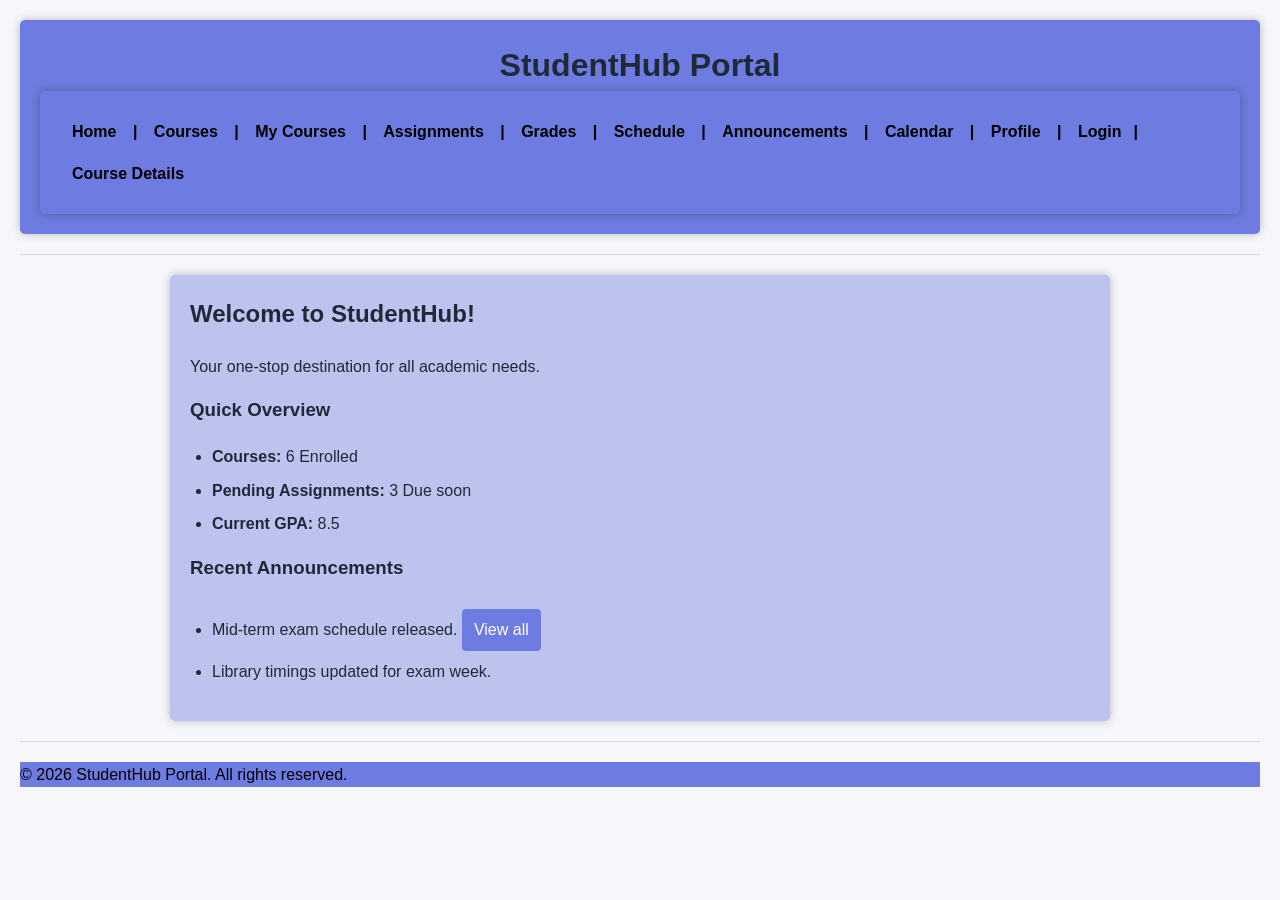
==== Index.html @ 3495d38a "StudentHub" ====
<!DOCTYPE html>
<html lang="en">
<head>
    <link rel="stylesheet" href="styles.css">
    <meta charset="UTF-8">
    <meta name="viewport" content="width=device-width, initial-scale=1.0">
    <title>StudentHub - Home</title>
</head>
<body>
    <header class="header">
        <h1 align="center">StudentHub Portal</h1>
        <nav class="indexnav">
            <a href="index.html">Home</a> | 
            <a href="coursedetails.html">Courses</a> | 
            <a href="mycourses.html">My Courses</a> | 
            <a href="assignments.html">Assignments</a> | 
            <a href="grades.html">Grades</a> | 
            <a href="schedule.html">Schedule</a> | 
            <a href="announcement.html">Announcements</a> | 
            <a href="calendar.html">Calendar</a> | 
            <a href="profile.html">Profile</a> | 
            <a href="login.html">Login</a>|
            <a href="coursedetails.html">Course Details</a>
        </nav>
    </header>
    <hr>

    <main>
        <h2>Welcome to StudentHub!</h2>
        <p>Your one-stop destination for all academic needs.</p>
        
        <h3>Quick Overview</h3>
        <ul>
            <li><strong>Courses:</strong> 6 Enrolled</li>
            <li><strong>Pending Assignments:</strong> 3 Due soon</li>
            <li><strong>Current GPA:</strong> 8.5</li>
        </ul>

        <h3>Recent Announcements</h3>
        <ul>
            <li>Mid-term exam schedule released. <a href="announcements.html">View all</a></li>
            <li>Library timings updated for exam week.</li>
        </ul>
    </main>

    <hr>
    <footer>
        <p>&copy; 2026 StudentHub Portal. All rights reserved.</p>
    </footer>
</body>
</html>
---- styles.css ----
a{
    color: black;
    text-decoration: none;
}

body{
    font-family: Arial, sans-serif;
    line-height: 1.6;
    margin: 0;
    padding: 20px;
    background: #f5f7fb;
    color: #1f2937;
}

h1, h2, h3{
    margin-top: 0;
}

#login{
    background-color: rgb(110, 123, 224);
    padding: 20px;
    border-radius: 5px;
    box-shadow: 0 0 10px rgba(0, 0, 0, 0.251);
}
#links{
    align-items: left;
    background-color: rgb(110, 123, 224);
    padding: 20px;
    border-radius: 5px;
    box-shadow: 0 0 10px rgba(0, 0, 0, 0.251);
    font-family: Arial, sans-serif;
    font-size: 16px;
    font-weight: bold;
    color: black;
    text-decoration: none;
}
#links a{
    display: inline-block;
    margin: 4px 6px;
    padding: 4px 6px;
    border-radius: 4px;
}
#links a:hover{
    background: rgba(255, 255, 255, 0.35);
}

main{
    background-color: rgba(105, 119, 221, 0.407);
    padding: 20px;
    border-radius: 5px;
    box-shadow: 0 0 10px rgba(0, 0, 0, 0.251);
    max-width: 900px;
    margin: 20px auto;
}

main p{
    margin-bottom: 16px;
}

main ul{
    padding-left: 22px;
    margin-top: 8px;
    margin-bottom: 16px;
}

main form{
    margin: 16px 0 24px;
    padding: 16px;
    background: rgba(255, 255, 255, 0.45);
    border-radius: 6px;
}

main label{
    font-weight: bold;
}

main input{
    width: 100%;
    max-width: 360px;
    box-sizing: border-box;
    margin-top: 6px;
    margin-bottom: 12px;
    padding: 10px 12px;
    border: 1px solid rgba(31, 41, 55, 0.2);
    border-radius: 4px;
    font: inherit;
}

main button{
    display: inline-block;
    padding: 10px 16px;
    border: 0;
    border-radius: 4px;
    background: rgb(110, 123, 224);
    color: white;
    font: inherit;
    font-weight: bold;
    cursor: pointer;
}

main button:hover{
    background: rgb(88, 100, 198);
}

main nav a{
    margin-top: 12px;
}

main li{
    margin-bottom: 8px;
}

main a{
    display: inline-block;
    margin-top: 8px;
    padding: 8px 12px;
    background: rgb(110, 123, 224);
    color: white;
    border-radius: 4px;
}

main a:hover{
    background: rgb(88, 100, 198);
}

.header h1{
    margin-bottom: 0;
}

hr{
    border: 0;
    border-top: 1px solid rgba(31, 41, 55, 0.15);
    margin: 20px 0;
}

.header{
    background-color: rgb(110, 123, 224);
    padding: 20px;
    border-radius: 5px;
    box-shadow: 0 0 10px rgba(0, 0, 0, 0.251);
}
footer{
    max-height: 100px;
    color: black;
    background-color: rgb(110, 123, 224);
}
.indexnav{
    align-items: center;
    background-color: rgb(110, 123, 224);
    padding: 20px;
    border-radius: 5px;
    box-shadow: 0 0 10px rgba(0, 0, 0, 0.251);
    font-family: Arial, sans-serif;
    font-size: 16px;
    font-weight: bold;
    color: black;
    text-decoration: none;
}

.indexnav a{
    display: inline-block;
    margin: 4px 6px;
    padding: 4px 6px;
    border-radius: 4px;
}

.indexnav a:hover{
    background: rgba(255, 255, 255, 0.35);
}
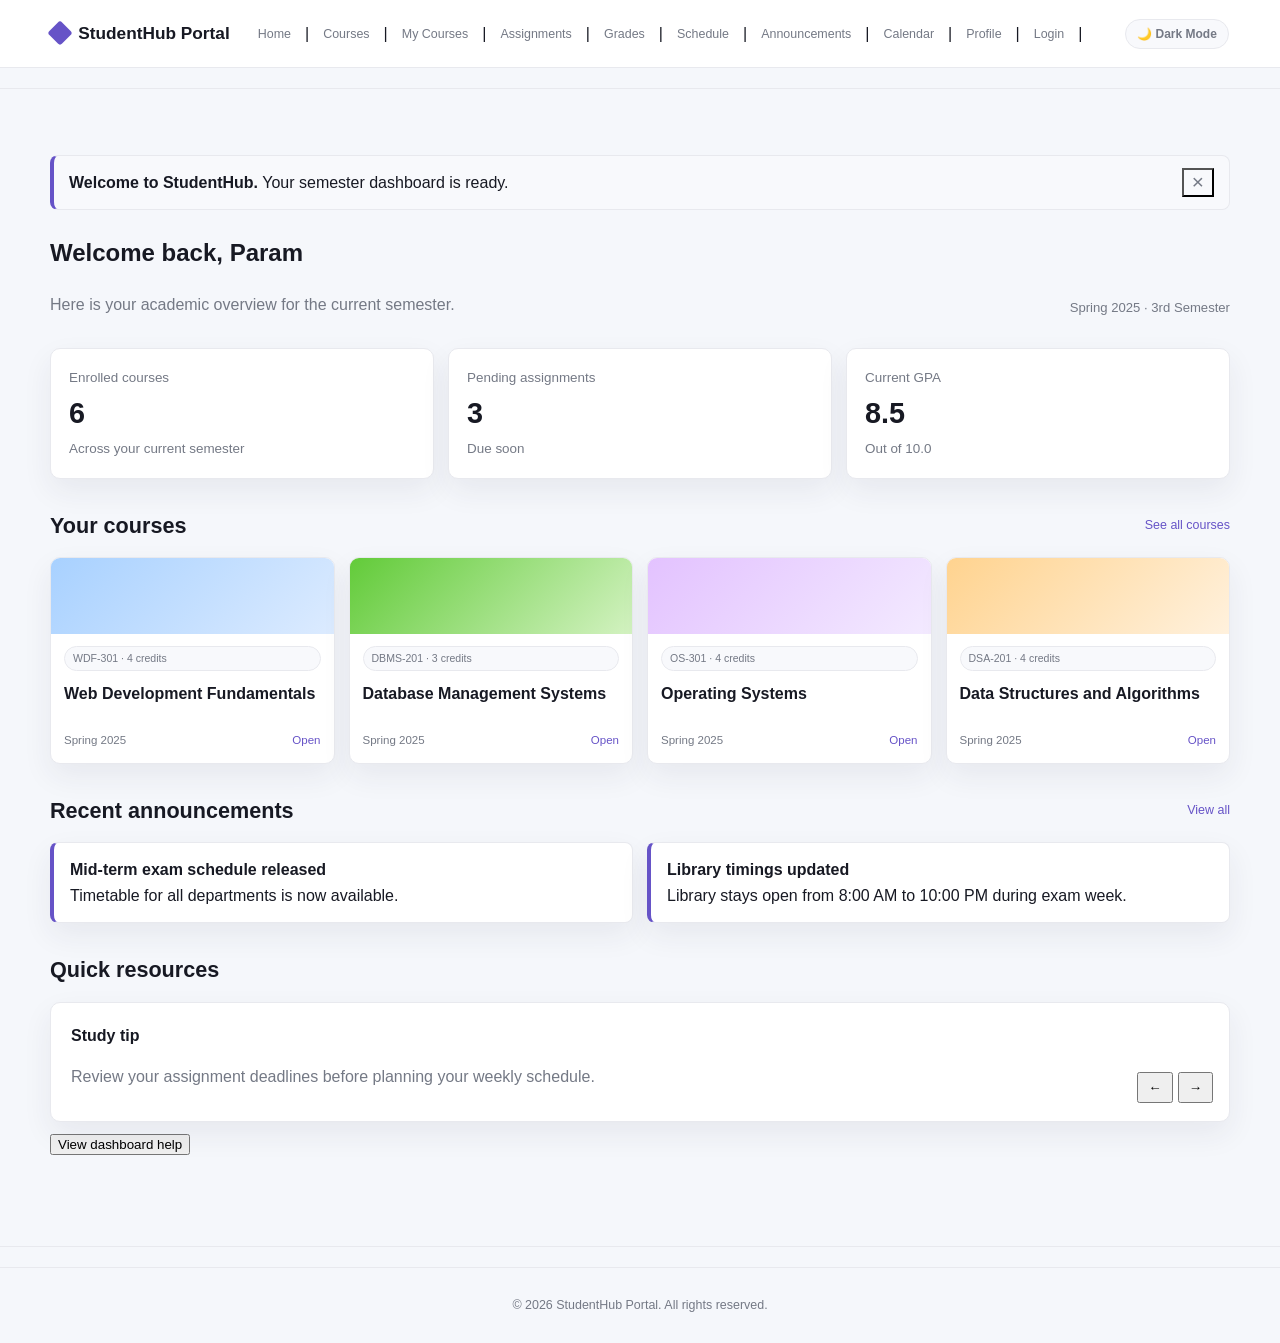
==== commit da6c5d57: "Complete StudentHub frontend practicals 2 through 5" ====
--- a/Index.html
+++ b/Index.html
@@ -7,9 +7,11 @@
     <title>StudentHub - Home</title>
 </head>
 <body>
+    <a class="skip-link" href="#main-content">Skip to main content</a>
     <header class="header">
-        <h1 align="center">StudentHub Portal</h1>
-        <nav class="indexnav">
+        <h1>StudentHub Portal</h1>
+        <button id="themeToggle" class="theme-toggle" type="button" aria-label="Switch theme">🌙 Dark Mode</button>
+        <nav class="indexnav" aria-label="Primary navigation">
             <a href="index.html">Home</a> | 
             <a href="coursedetails.html">Courses</a> | 
             <a href="mycourses.html">My Courses</a> | 
@@ -25,27 +27,64 @@
     </header>
     <hr>
 
-    <main>
-        <h2>Welcome to StudentHub!</h2>
-        <p>Your one-stop destination for all academic needs.</p>
-        
-        <h3>Quick Overview</h3>
-        <ul>
-            <li><strong>Courses:</strong> 6 Enrolled</li>
-            <li><strong>Pending Assignments:</strong> 3 Due soon</li>
-            <li><strong>Current GPA:</strong> 8.5</li>
-        </ul>
+    <main id="main-content" tabindex="-1">
+        <div class="notification-banner" id="welcomeNotice" role="status">
+            <span><strong>Welcome to StudentHub.</strong> Your semester dashboard is ready.</span>
+            <button type="button" data-dismiss="welcomeNotice" aria-label="Dismiss welcome notice">×</button>
+        </div>
 
-        <h3>Recent Announcements</h3>
-        <ul>
-            <li>Mid-term exam schedule released. <a href="announcements.html">View all</a></li>
-            <li>Library timings updated for exam week.</li>
-        </ul>
+        <section class="dashboard-hero">
+            <div>
+                <h2>Welcome back, Param</h2>
+                <p>Here is your academic overview for the current semester.</p>
+            </div>
+            <span class="date-label">Spring 2025 · 3rd Semester</span>
+        </section>
+
+        <section class="overview-grid" aria-label="Quick overview">
+            <article class="overview-card"><p>Enrolled courses</p><div class="metric">6</div><p>Across your current semester</p></article>
+            <article class="overview-card"><p>Pending assignments</p><div class="metric">3</div><p>Due soon</p></article>
+            <article class="overview-card"><p>Current GPA</p><div class="metric">8.5</div><p>Out of 10.0</p></article>
+        </section>
+
+        <div class="section-heading"><h3>Your courses</h3><a href="mycourses.html">See all courses</a></div>
+        <section class="course-grid" aria-label="Enrolled courses">
+            <article class="course-card"><div class="course-art blue"></div><div class="course-card-body"><span class="pill">WDF-301 · 4 credits</span><h4>Web Development Fundamentals</h4><div class="course-meta"><span>Spring 2025</span><a href="coursedetails.html">Open</a></div></div></article>
+            <article class="course-card"><div class="course-art green"></div><div class="course-card-body"><span class="pill">DBMS-201 · 3 credits</span><h4>Database Management Systems</h4><div class="course-meta"><span>Spring 2025</span><a href="coursedetails.html">Open</a></div></div></article>
+            <article class="course-card"><div class="course-art lilac"></div><div class="course-card-body"><span class="pill">OS-301 · 4 credits</span><h4>Operating Systems</h4><div class="course-meta"><span>Spring 2025</span><a href="coursedetails.html">Open</a></div></div></article>
+            <article class="course-card"><div class="course-art peach"></div><div class="course-card-body"><span class="pill">DSA-201 · 4 credits</span><h4>Data Structures and Algorithms</h4><div class="course-meta"><span>Spring 2025</span><a href="coursedetails.html">Open</a></div></div></article>
+        </section>
+
+        <div class="section-heading"><h3>Recent announcements</h3><a href="announcement.html">View all</a></div>
+        <section class="announcement-list" aria-label="Recent announcements">
+            <ul><li><strong>Mid-term exam schedule released</strong><br><span>Timetable for all departments is now available.</span></li></ul>
+            <ul><li><strong>Library timings updated</strong><br><span>Library stays open from 8:00 AM to 10:00 PM during exam week.</span></li></ul>
+        </section>
+
+        <section class="interactive-tools" aria-labelledby="tools-heading">
+            <div class="section-heading"><h3 id="tools-heading">Quick resources</h3></div>
+            <div class="content-slider" aria-live="polite">
+                <article class="slide"><strong>Study tip</strong><p>Review your assignment deadlines before planning your weekly schedule.</p></article>
+                <article class="slide" hidden><strong>Campus reminder</strong><p>Check announcements regularly for timetable and lab updates.</p></article>
+                <article class="slide" hidden><strong>Academic support</strong><p>Visit your profile to review progress, GPA, and course performance.</p></article>
+                <div class="slider-controls"><button class="slider-prev" type="button" aria-label="Previous resource">←</button><button class="slider-next" type="button" aria-label="Next resource">→</button></div>
+            </div>
+            <button class="resource-button" type="button" data-modal-open="resourceModal">View dashboard help</button>
+        </section>
+
+        <div class="modal" id="resourceModal" role="dialog" aria-modal="true" aria-labelledby="resourceModalTitle" hidden>
+            <div class="modal-content">
+                <button class="modal-close" type="button" data-modal-close aria-label="Close dashboard help">×</button>
+                <h3 id="resourceModalTitle">Dashboard help</h3>
+                <p>Use the navigation to open your courses, assignments, grades, schedule, announcements, calendar, or profile.</p>
+            </div>
+        </div>
     </main>
 
     <hr>
     <footer>
         <p>&copy; 2026 StudentHub Portal. All rights reserved.</p>
     </footer>
+    <script src="script.js?v=4"></script>
 </body>
 </html>
--- a/styles.css
+++ b/styles.css
@@ -1,170 +1,980 @@
-a{
-    color: black;
-    text-decoration: none;
-}
-
-body{
-    font-family: Arial, sans-serif;
-    line-height: 1.6;
-    margin: 0;
-    padding: 20px;
-    background: #f5f7fb;
-    color: #1f2937;
-}
-
-h1, h2, h3{
-    margin-top: 0;
-}
-
-#login{
-    background-color: rgb(110, 123, 224);
-    padding: 20px;
-    border-radius: 5px;
-    box-shadow: 0 0 10px rgba(0, 0, 0, 0.251);
-}
-#links{
-    align-items: left;
-    background-color: rgb(110, 123, 224);
-    padding: 20px;
-    border-radius: 5px;
-    box-shadow: 0 0 10px rgba(0, 0, 0, 0.251);
-    font-family: Arial, sans-serif;
-    font-size: 16px;
-    font-weight: bold;
-    color: black;
-    text-decoration: none;
-}
-#links a{
-    display: inline-block;
-    margin: 4px 6px;
-    padding: 4px 6px;
-    border-radius: 4px;
-}
-#links a:hover{
-    background: rgba(255, 255, 255, 0.35);
-}
-
-main{
-    background-color: rgba(105, 119, 221, 0.407);
-    padding: 20px;
-    border-radius: 5px;
-    box-shadow: 0 0 10px rgba(0, 0, 0, 0.251);
-    max-width: 900px;
-    margin: 20px auto;
-}
-
-main p{
-    margin-bottom: 16px;
-}
-
-main ul{
-    padding-left: 22px;
-    margin-top: 8px;
-    margin-bottom: 16px;
-}
-
-main form{
-    margin: 16px 0 24px;
-    padding: 16px;
-    background: rgba(255, 255, 255, 0.45);
-    border-radius: 6px;
-}
-
-main label{
-    font-weight: bold;
-}
-
-main input{
-    width: 100%;
-    max-width: 360px;
-    box-sizing: border-box;
-    margin-top: 6px;
-    margin-bottom: 12px;
-    padding: 10px 12px;
-    border: 1px solid rgba(31, 41, 55, 0.2);
-    border-radius: 4px;
-    font: inherit;
-}
-
-main button{
-    display: inline-block;
-    padding: 10px 16px;
-    border: 0;
-    border-radius: 4px;
-    background: rgb(110, 123, 224);
-    color: white;
-    font: inherit;
-    font-weight: bold;
-    cursor: pointer;
-}
-
-main button:hover{
-    background: rgb(88, 100, 198);
-}
-
-main nav a{
-    margin-top: 12px;
-}
-
-main li{
-    margin-bottom: 8px;
-}
-
-main a{
-    display: inline-block;
-    margin-top: 8px;
-    padding: 8px 12px;
-    background: rgb(110, 123, 224);
-    color: white;
-    border-radius: 4px;
-}
-
-main a:hover{
-    background: rgb(88, 100, 198);
-}
-
-.header h1{
-    margin-bottom: 0;
-}
-
-hr{
-    border: 0;
-    border-top: 1px solid rgba(31, 41, 55, 0.15);
-    margin: 20px 0;
-}
-
-.header{
-    background-color: rgb(110, 123, 224);
-    padding: 20px;
-    border-radius: 5px;
-    box-shadow: 0 0 10px rgba(0, 0, 0, 0.251);
-}
-footer{
-    max-height: 100px;
-    color: black;
-    background-color: rgb(110, 123, 224);
-}
-.indexnav{
+/* ==========================================================================
+   1. CSS VARIABLES & THEMES
+   ========================================================================== */
+:root {
+  --bg: #f5f7fb;
+  --surface: #ffffff;
+  --surface-soft: #f8f9fc;
+  --text: #171923;
+  --text-soft: #666666;
+  --muted: #747985;
+  --line: #e8e9ee;
+  --primary: #6653c7;
+  --primary-dark: #5140a9;
+  --card-solid: #ffffff;
+  --input-bg: #ffffff;
+  --input-border: #dddddd;
+  --error: #dc2626;
+  --danger: #ef4444;
+  --success: #15803d;
+  --shadow: 0 12px 30px rgba(37, 42, 66, 0.07);
+}
+
+body.dark-theme {
+  --bg: #171922;
+  --surface: #222530;
+  --surface-soft: #383d4c;
+  --text: #f2f3f7;
+  --muted: #aeb3c0;
+  --line: #292d3a;
+  --primary: #a99bf2;
+  --primary-dark: #8e7fe2;
+  --card-solid: #1f2937;
+  --input-bg: #0b1220;
+  --input-border: #334155;
+  --shadow: 0 12px 30px rgba(0, 0, 0, 0.2);
+}
+
+/* ==========================================================================
+   2. GLOBAL RESETS & BASE STYLES
+   ========================================================================== */
+* {
+  box-sizing: border-box;
+}
+
+body {
+  margin: 0;
+  padding: 0;
+  background: var(--bg);
+  color: var(--text);
+  font-family: "Trebuchet MS", "Segoe UI", sans-serif;
+  line-height: 1.6;
+  overflow-x: hidden;
+  transition: background 0.3s ease, color 0.3s ease;
+}
+
+a {
+  color: var(--primary);
+  text-decoration: none;
+}
+
+h1, h2, h3, h4 {
+  margin-top: 0;
+}
+
+img, video, iframe {
+  max-width: 100%;
+  height: auto;
+}
+
+button, input, select, textarea {
+  max-width: 100%;
+}
+
+hr {
+  border: 0;
+  border-top: 1px solid var(--line);
+  margin: 20px 0;
+}
+
+/* ==========================================================================
+   3. LAYOUT & HEADER NAVIGATION
+   ========================================================================== */
+.header {
+  background: var(--surface);
+  border-bottom: 1px solid var(--line);
+  min-height: 68px;
+  padding: 0 4vw;
+  display: flex;
+  align-items: center;
+  gap: 28px;
+  position: sticky;
+  top: 0;
+  z-index: 5;
+}
+
+.header h1 {
+  color: var(--text);
+  font-size: 1.08rem;
+  margin: 0;
+  white-space: nowrap;
+}
+
+.header h1::before {
+  content: "";
+  width: 18px;
+  height: 18px;
+  display: inline-block;
+  margin-right: 9px;
+  vertical-align: -3px;
+  background: var(--primary);
+  transform: rotate(45deg);
+  border-radius: 3px;
+}
+
+.indexnav {
+  display: flex;
+  align-items: center;
+  flex-wrap: wrap;
+  gap: 4px 14px;
+  flex: 1;
+  background: transparent;
+  padding: 0;
+  justify-content: flex-start;
+}
+
+.indexnav a {
+  color: var(--muted);
+  margin: 0;
+  padding: 22px 0 19px;
+  font-size: 0.78rem;
+}
+
+.indexnav a:hover {
+  color: var(--text);
+  background: transparent;
+  border-bottom: 2px solid var(--primary);
+}
+
+.indexnav a[href="coursedetails.html"]:last-child {
+  display: none;
+}
+
+.theme-toggle {
+  order: 3;
+  margin: 0;
+  border: 1px solid var(--line);
+  background: var(--surface-soft);
+  color: var(--muted);
+  padding: 7px 11px;
+  font-size: 0.75rem;
+  border-radius: 999px;
+  cursor: pointer;
+  font-weight: bold;
+  transition: all 0.3s ease;
+}
+
+.theme-toggle:hover {
+  background: rgba(255, 255, 255, 0.22);
+}
+
+main {
+  width: min(1180px, calc(100% - 48px));
+  max-width: none;
+  margin: 0 auto;
+  padding: 46px 0 70px;
+  background: transparent;
+  border-radius: 0;
+  overflow-wrap: anywhere;
+}
+
+main p {
+  margin-bottom: 16px;
+}
+
+main ul {
+  padding-left: 22px;
+  margin-top: 8px;
+  margin-bottom: 16px;
+}
+
+main li {
+  margin-bottom: 8px;
+}
+
+main nav a {
+  margin-top: 12px;
+}
+
+main > h3, main > h4, main > ul {
+  background: var(--surface);
+  border: 1px solid var(--line);
+  padding: 18px 20px;
+  border-radius: 10px;
+}
+
+main > h3 {
+  color: var(--primary);
+}
+
+footer {
+  width: 100%;
+  box-sizing: border-box;
+  padding: 15px;
+  margin-top: 20px;
+  border-top: 1px solid var(--line);
+  background: transparent;
+  color: var(--muted);
+  font-size: 0.78rem;
+  text-align: center;
+}
+
+/* ==========================================================================
+   4. DASHBOARD & CARDS
+   ========================================================================== */
+.dashboard-hero {
+  display: flex;
+  justify-content: space-between;
+  align-items: flex-end;
+  gap: 20px;
+  margin-bottom: 30px;
+}
+
+.dashboard-hero p, .date-label, .course-meta, .overview-card p {
+  color: var(--muted);
+}
+
+.dashboard-hero p {
+  margin: 0;
+}
+
+.date-label {
+  font-size: 0.82rem;
+}
+
+.section-heading {
+  display: flex;
+  align-items: center;
+  justify-content: space-between;
+  gap: 12px;
+  margin: 30px 0 14px;
+}
+
+.section-heading h3 {
+  margin: 0;
+  font-size: 1.35rem;
+}
+
+.section-heading a {
+  font-size: 0.78rem;
+}
+
+.overview-grid {
+  display: grid;
+  grid-template-columns: repeat(3, 1fr);
+  gap: 14px;
+  margin-top: 18px;
+  align-items: stretch;
+}
+
+.overview-card, .course-card, .announcement-list li, .profile-section, .login-card {
+  background: var(--surface);
+  border: 1px solid var(--line);
+  box-shadow: var(--shadow);
+  min-width: 0;
+  overflow-wrap: anywhere;
+}
+
+.overview-card {
+  border-radius: 10px;
+  padding: 18px;
+}
+
+.overview-card .metric {
+  font-size: 1.8rem;
+  font-weight: 700;
+  margin: 2px 0;
+}
+
+.overview-card p {
+  margin: 0;
+  font-size: 0.84rem;
+}
+
+.course-grid {
+  display: grid;
+  grid-template-columns: repeat(4, 1fr);
+  gap: 14px;
+  align-items: stretch;
+}
+
+.course-card {
+  border-radius: 10px;
+  overflow: hidden;
+  display: flex;
+  flex-direction: column;
+}
+
+.course-art {
+  height: 76px;
+}
+
+.course-art.blue { background: linear-gradient(135deg, #a8d1ff, #dcebff); }
+.course-art.green { background: linear-gradient(135deg, #62cb39, #d3f2c1); }
+.course-art.lilac { background: linear-gradient(135deg, #e3c2ff, #f3eaff); }
+.course-art.peach { background: linear-gradient(135deg, #ffd38f, #fff1dd); }
+
+.course-card-body {
+  padding: 12px 13px 13px;
+  flex: 1;
+  display: flex;
+  flex-direction: column;
+}
+
+.course-card h4 {
+  font-size: 1rem;
+  margin: 10px 0 12px;
+  min-height: 38px;
+}
+
+.course-meta {
+  display: flex;
+  justify-content: space-between;
+  font-size: 0.72rem;
+  margin-top: auto;
+}
+
+.pill {
+  display: inline-block;
+  background: var(--surface-soft);
+  border: 1px solid var(--line);
+  border-radius: 999px;
+  padding: 3px 8px;
+  font-size: 0.66rem;
+  color: var(--muted);
+}
+
+.announcement-list {
+  display: grid;
+  grid-template-columns: repeat(2, 1fr);
+  gap: 14px;
+  align-items: stretch;
+}
+
+.announcement-list ul {
+  padding: 0;
+  margin: 0;
+}
+
+.announcement-list li {
+  list-style: none;
+  border-left: 4px solid var(--primary);
+  border-radius: 8px;
+  padding: 14px 16px;
+  margin: 0;
+}
+
+/* ==========================================================================
+   5. PROFILE & USER DETAILS
+   ========================================================================== */
+.profile-header {
+  text-align: center;
+  padding: 28px;
+  background: linear-gradient(135deg, var(--primary) 0%, rgba(110, 123, 224, 0.8) 100%);
+  margin-bottom: 20px;
+  color: #ffffff;
+  border-radius: 12px;
+}
+
+.profile-avatar {
+  width: 76px;
+  height: 76px;
+  border-radius: 50%;
+  background: #f1e4ff;
+  margin: 0 auto 15px;
+  display: flex;
+  align-items: center;
+  justify-content: center;
+  font-size: 34px;
+  box-shadow: 0 4px 10px rgba(0, 0, 0, 0.2);
+}
+
+.profile-name {
+  font-size: 28px;
+  font-weight: bold;
+  margin: 10px 0;
+}
+
+.profile-status {
+  font-size: 14px;
+  opacity: 0.9;
+}
+
+.profile-section {
+  padding: 20px;
+  margin-bottom: 20px;
+  border-radius: 12px;
+}
+
+.profile-section h3 {
+  color: var(--primary);
+  border-bottom: 1px solid var(--line);
+  margin-top: 0;
+  padding-bottom: 10px;
+  margin-bottom: 15px;
+}
+
+.profile-info-row {
+  display: flex;
+  justify-content: space-between;
+  padding: 10px 0;
+  border-bottom: 1px solid var(--line);
+}
+
+.profile-info-row:last-child {
+  border-bottom: none;
+}
+
+.profile-label {
+  font-weight: bold;
+  color: var(--muted);
+  min-width: 150px;
+}
+
+.profile-value {
+  color: var(--text);
+  text-align: right;
+  flex: 1;
+}
+
+.profile-value-green { color: #10b981; font-weight: bold; }
+.profile-value-orange { color: #d97706; }
+.profile-value-red { color: #ef4444; }
+.profile-value-blue { color: #3b82f6; }
+
+.two-column {
+  display: grid;
+  grid-template-columns: 1fr 1fr;
+  gap: 20px;
+  margin-bottom: 20px;
+  align-items: stretch;
+}
+
+.profile-section-text {
+  margin-top: 0;
+  color: var(--text-soft);
+  font-size: 14px;
+}
+
+.profile-section-text strong {
+  font-weight: bold;
+}
+
+.profile-section-paragraph {
+  color: var(--text-soft);
+}
+
+.skills-list {
+  display: flex;
+  flex-wrap: wrap;
+  gap: 10px;
+}
+
+.skill-tag {
+  background: #f1e4ff;
+  color: var(--primary-dark);
+  padding: 6px 12px;
+  border-radius: 20px;
+  font-size: 13px;
+  font-weight: bold;
+}
+
+.action-buttons {
+  display: flex;
+  gap: 10px;
+  justify-content: center;
+  margin-top: 30px;
+  flex-wrap: wrap;
+}
+
+/* ==========================================================================
+   6. FORMS, LOGIN & BUTTONS
+   ========================================================================== */
+main form {
+  margin: 16px 0 24px;
+  padding: 16px;
+  background: var(--surface);
+  border-radius: 6px;
+}
+
+main label {
+  font-weight: bold;
+}
+
+main input {
+  width: 100%;
+  max-width: 360px;
+  margin-top: 6px;
+  margin-bottom: 12px;
+  padding: 10px 12px;
+  border: 1px solid var(--input-border);
+  border-radius: 4px;
+  font: inherit;
+  background: var(--input-bg);
+  color: var(--text);
+}
+
+.btn {
+  padding: 12px 24px;
+  border-radius: 6px;
+  border: none;
+  font-weight: bold;
+  cursor: pointer;
+  font-size: 14px;
+  transition: all 0.3s;
+}
+
+.btn-primary { background: var(--primary); color: #ffffff; }
+.btn-primary:hover { background: var(--primary-dark); }
+.btn-secondary { background: #e5e7eb; color: #1f2937; }
+.btn-secondary:hover { background: #d1d5db; }
+.btn-danger { background: #ef4444; color: #ffffff; }
+.btn-danger:hover { background: #dc2626; }
+
+.login-container {
+  max-width: 450px;
+  margin: 0 auto;
+  padding: 40px 0;
+  width: 100%;
+}
+
+.login-card {
+  background: var(--surface);
+  padding: 40px;
+  border-radius: 14px;
+}
+
+.login-card h2 {
+  text-align: center;
+  color: var(--primary);
+  margin-bottom: 10px;
+}
+
+.login-card > p {
+  text-align: center;
+  color: var(--text-soft);
+  margin-bottom: 30px;
+}
+
+.login-form-group {
+  margin-bottom: 20px;
+}
+
+.login-form-group label {
+  display: block;
+  margin-bottom: 8px;
+  font-weight: bold;
+  color: var(--text);
+}
+
+.login-form-group input {
+  width: 100%;
+  padding: 12px;
+  border: 2px solid var(--input-border);
+  border-radius: 6px;
+  font-size: 14px;
+  transition: border-color 0.3s;
+  background: var(--input-bg);
+  color: var(--text);
+}
+
+.login-form-group input:focus {
+  outline: none;
+  border-color: var(--primary);
+}
+
+.login-form-remember {
+  display: flex;
+  justify-content: space-between;
+  align-items: center;
+  margin-bottom: 25px;
+}
+
+.login-form-remember label {
+  display: flex;
+  align-items: center;
+  font-size: 14px;
+  cursor: pointer;
+  margin-bottom: 0;
+}
+
+.login-form-remember input[type="checkbox"] {
+  margin-right: 8px;
+  cursor: pointer;
+  width: auto;
+}
+
+.login-forgot-link {
+  color: var(--primary);
+  font-size: 14px;
+  font-weight: bold;
+}
+
+.login-forgot-link:hover, .login-register-link:hover {
+  text-decoration: underline;
+}
+
+.login-btn {
+  width: 100%;
+  padding: 12px;
+  background: var(--primary);
+  color: #ffffff;
+  border: none;
+  border-radius: 6px;
+  font-size: 16px;
+  font-weight: bold;
+  cursor: pointer;
+  transition: background 0.3s;
+}
+
+.login-btn:hover {
+  background: var(--primary-dark);
+}
+
+.login-divider {
+  margin: 25px 0;
+  border: none;
+  border-top: 1px solid var(--line);
+}
+
+.login-register-text {
+  text-align: center;
+  color: var(--text-soft);
+  font-size: 14px;
+}
+
+.login-register-link {
+  color: var(--primary);
+  font-weight: bold;
+}
+
+.registration-grid {
+  display: grid;
+  grid-template-columns: repeat(2, minmax(0, 1fr));
+  gap: 18px 20px;
+}
+
+.form-field {
+  display: flex;
+  flex-direction: column;
+  gap: 6px;
+}
+
+.form-field label, .form-fieldset legend {
+  font-weight: 700;
+  font-size: 0.87rem;
+}
+
+.form-field input, .form-field select {
+  width: 100%;
+  max-width: none;
+  margin: 0;
+}
+
+.form-field select {
+  appearance: none;
+  min-height: 44px;
+  padding: 10px 42px 10px 13px;
+  border: 1px solid var(--input-border);
+  border-radius: 9px;
+  background-color: var(--input-bg);
+  background-image: linear-gradient(45deg, transparent 50%, var(--primary) 50%), linear-gradient(135deg, var(--primary) 50%, transparent 50%);
+  background-position: calc(100% - 18px) 18px, calc(100% - 12px) 18px;
+  background-size: 6px 6px, 6px 6px;
+  background-repeat: no-repeat;
+  color: var(--text);
+  cursor: pointer;
+  font: inherit;
+  transition: border-color 0.2s ease, box-shadow 0.2s ease, background-color 0.2s ease;
+}
+
+.form-field select:hover {
+  border-color: var(--primary);
+  background-color: var(--surface-soft);
+}
+
+.form-field select:focus {
+  outline: none;
+  border-color: var(--primary);
+  box-shadow: 0 0 0 3px rgba(102, 83, 199, 0.16);
+}
+
+.form-field select.field-invalid {
+  border-color: var(--danger);
+  background-image: linear-gradient(45deg, transparent 50%, var(--danger) 50%), linear-gradient(135deg, var(--danger) 50%, transparent 50%);
+}
+
+.form-fieldset {
+  display: flex;
+  flex-wrap: wrap;
+  gap: 12px 18px;
+  margin: 22px 0 14px;
+  padding: 14px;
+  border: 1px solid var(--line);
+  border-radius: 8px;
+}
+
+.form-fieldset label, .terms-label {
+  display: inline-flex;
+  align-items: center;
+  gap: 7px;
+  font-weight: 400;
+}
+
+.form-fieldset input, .terms-label input {
+  width: auto;
+  margin: 0;
+}
+
+.terms-label {
+  margin-bottom: 4px;
+  font-size: 0.86rem;
+}
+
+.register-submit {
+  width: 100%;
+  min-height: 46px;
+  margin-top: 18px;
+  padding: 11px 18px;
+  border: 1px solid var(--primary);
+  border-radius: 9px;
+  background: var(--primary);
+  color: #ffffff;
+  font: inherit;
+  font-weight: 700;
+  letter-spacing: 0.01em;
+  cursor: pointer;
+  box-shadow: 0 6px 14px rgba(102, 83, 199, 0.2);
+  transition: background 0.2s ease, border-color 0.2s ease, box-shadow 0.2s ease, transform 0.2s ease;
+}
+
+.register-submit:hover {
+  background: var(--primary-dark);
+  border-color: var(--primary-dark);
+  box-shadow: 0 8px 18px rgba(81, 64, 169, 0.26);
+  transform: translateY(-1px);
+}
+
+.register-submit:active {
+  transform: translateY(0);
+  box-shadow: 0 4px 10px rgba(81, 64, 169, 0.2);
+}
+
+.register-submit:focus-visible {
+  outline: 3px solid var(--primary);
+  outline-offset: 3px;
+}
+
+.field-invalid {
+  border-color: var(--danger) !important;
+  box-shadow: 0 0 0 2px rgba(217, 83, 103, 0.12);
+}
+
+.password-strength {
+  color: var(--muted);
+  font-size: 0.76rem;
+}
+
+.password-strength[data-strength="1"] { color: #c7791b; }
+.password-strength[data-strength="2"],
+.password-strength[data-strength="3"] { color: #3175b9; }
+.password-strength[data-strength="4"] { color: #23834d; }
+
+/* ==========================================================================
+   7. INTERACTIVE COMPONENTS & ACCESSIBILITY
+   ========================================================================== */
+.skip-link {
+  position: absolute;
+  left: 12px;
+  top: -48px;
+  z-index: 20;
+  padding: 10px 14px;
+  background: var(--primary);
+  color: #ffffff;
+  border-radius: 6px;
+}
+
+.skip-link:focus { top: 12px; }
+
+:focus-visible {
+  outline: 3px solid var(--primary);
+  outline-offset: 3px;
+}
+
+main:focus { outline: none; }
+
+.error-message:empty, .success-message:empty {
+  display: none;
+}
+
+.menu-toggle {
+  display: none;
+  padding: 8px 10px;
+  background: var(--surface-soft);
+  color: var(--text);
+  border: 1px solid var(--line);
+  border-radius: 7px;
+  font-size: 1.1rem;
+}
+
+.notification-banner {
+  display: flex;
+  align-items: center;
+  justify-content: space-between;
+  gap: 14px;
+  margin-bottom: 24px;
+  padding: 12px 15px;
+  background: var(--surface-soft);
+  border: 1px solid var(--line);
+  border-left: 4px solid var(--primary);
+  border-radius: 8px;
+  color: var(--text);
+}
+
+.notification-banner button, .modal-close {
+  padding: 2px 8px;
+  background: transparent;
+  color: var(--muted);
+  font-size: 1.3rem;
+  line-height: 1;
+}
+
+.interactive-tools { margin-top: 30px; }
+
+.content-slider {
+  position: relative;
+  min-height: 120px;
+  padding: 20px 72px 20px 20px;
+  background: var(--surface);
+  border: 1px solid var(--line);
+  border-radius: 10px;
+  box-shadow: var(--shadow);
+}
+
+.slide p { color: var(--muted); margin-bottom: 0; }
+
+.slider-controls {
+  position: absolute;
+  right: 16px;
+  bottom: 18px;
+  display: flex;
+  gap: 5px;
+}
+
+.slider-controls button { min-width: 34px; padding: 6px 9px; }
+
+.resource-button { margin-top: 12px; }
+
+.modal {
+  position: fixed;
+  inset: 0;
+  z-index: 30;
+  display: grid;
+  place-items: center;
+  padding: 20px;
+  background: rgba(16, 18, 29, 0.55);
+}
+
+.modal[hidden], .slide[hidden], [hidden] { display: none; }
+
+.modal-content {
+  position: relative;
+  width: min(440px, 100%);
+  padding: 28px;
+  background: var(--surface);
+  color: var(--text);
+  border: 1px solid var(--line);
+  border-radius: 12px;
+  box-shadow: var(--shadow);
+}
+
+.modal-close { position: absolute; top: 12px; right: 12px; }
+
+.faq-list { display: grid; gap: 10px; }
+
+.faq-item {
+  background: var(--surface);
+  border: 1px solid var(--line);
+  border-radius: 9px;
+  overflow: hidden;
+}
+
+.faq-question {
+  width: 100%;
+  display: flex;
+  justify-content: space-between;
+  align-items: center;
+  text-align: left;
+  padding: 16px;
+  background: transparent;
+  color: var(--text);
+}
+
+.faq-question::after {
+  content: "+";
+  color: var(--primary);
+  font-size: 1.25rem;
+}
+
+.faq-question[aria-expanded="true"]::after { content: "-"; }
+
+.faq-answer { padding: 0 16px 16px; color: var(--muted); }
+
+/* ==========================================================================
+   8. MEDIA QUERIES & RESPONSIVENESS
+   ========================================================================== */
+@media (min-width: 601px) and (max-width: 1100px) {
+  main { width: min(calc(100% - 40px), 920px); }
+  .header { padding-left: 24px; padding-right: 24px; }
+  .indexnav { gap: 4px 14px; }
+  .course-grid { grid-template-columns: repeat(2, minmax(0, 1fr)); }
+}
+
+@media (max-width: 900px) {
+  .header { flex-wrap: wrap; gap: 8px 18px; padding: 14px 24px 0; }
+  .indexnav { order: 4; flex-basis: 100%; overflow-x: auto; flex-wrap: nowrap; gap: 18px; }
+  .indexnav a { padding: 10px 0 12px; white-space: nowrap; }
+  .course-grid { grid-template-columns: repeat(2, 1fr); }
+}
+
+@media (max-width: 600px) {
+  .header { align-items: center; padding: 12px 14px 0; gap: 10px; }
+  .header h1 { font-size: 0.98rem; order: 1; flex: 0 0 auto; }
+  
+  .menu-toggle {
+    display: inline-flex;
+    order: 2;
     align-items: center;
-    background-color: rgb(110, 123, 224);
-    padding: 20px;
-    border-radius: 5px;
-    box-shadow: 0 0 10px rgba(0, 0, 0, 0.251);
-    font-family: Arial, sans-serif;
-    font-size: 16px;
-    font-weight: bold;
-    color: black;
-    text-decoration: none;
-}
-
-.indexnav a{
-    display: inline-block;
-    margin: 4px 6px;
-    padding: 4px 6px;
-    border-radius: 4px;
-}
-
-.indexnav a:hover{
-    background: rgba(255, 255, 255, 0.35);
-}
-
+    justify-content: center;
+    flex: 0 0 auto;
+    margin-left: 4px;
+  }
+  
+  .theme-toggle { order: 3; margin-left: auto; }
+  
+  .header .indexnav {
+    order: 4;
+    flex-basis: 100%;
+    width: calc(100vw - 28px);
+    margin-right: 2px;
+    padding-bottom: 2px;
+  }
+  
+  .header:not(.menu-open) .indexnav { display: none; }
+  .header.menu-open .indexnav { display: flex; }
+  .indexnav a { font-size: 0.76rem; }
+
+  main { width: calc(100% - 28px); padding: 30px 0 48px; }
+  .dashboard-hero { display: block; }
+  .dashboard-hero h2 { font-size: 1.45rem; }
+  .date-label { display: block; margin-top: 8px; }
+  
+  .section-heading { align-items: baseline; }
+  .section-heading h3 { font-size: 1.15rem; }
+  .overview-card { padding: 15px; }
+  .profile-header { padding: 22px 16px; }
+  .action-buttons .btn { flex: 1 1 100%; }
+  .login-container { padding: 10px 0; }
+  .login-card { padding: 25px 20px; }
+  
+  .course-grid, .overview-grid, .announcement-list, .two-column, .registration-grid {
+    grid-template-columns: 1fr;
+  }
+  
+  .profile-info-row { display: block; }
+  .profile-value { display: block; text-align: left; margin-top: 3px; }
+  
+  main > h3, main > h4, main > ul { padding: 15px; }
+  .notification-banner { align-items: flex-start; }
+  .content-slider { padding-right: 20px; padding-bottom: 64px; }
+}
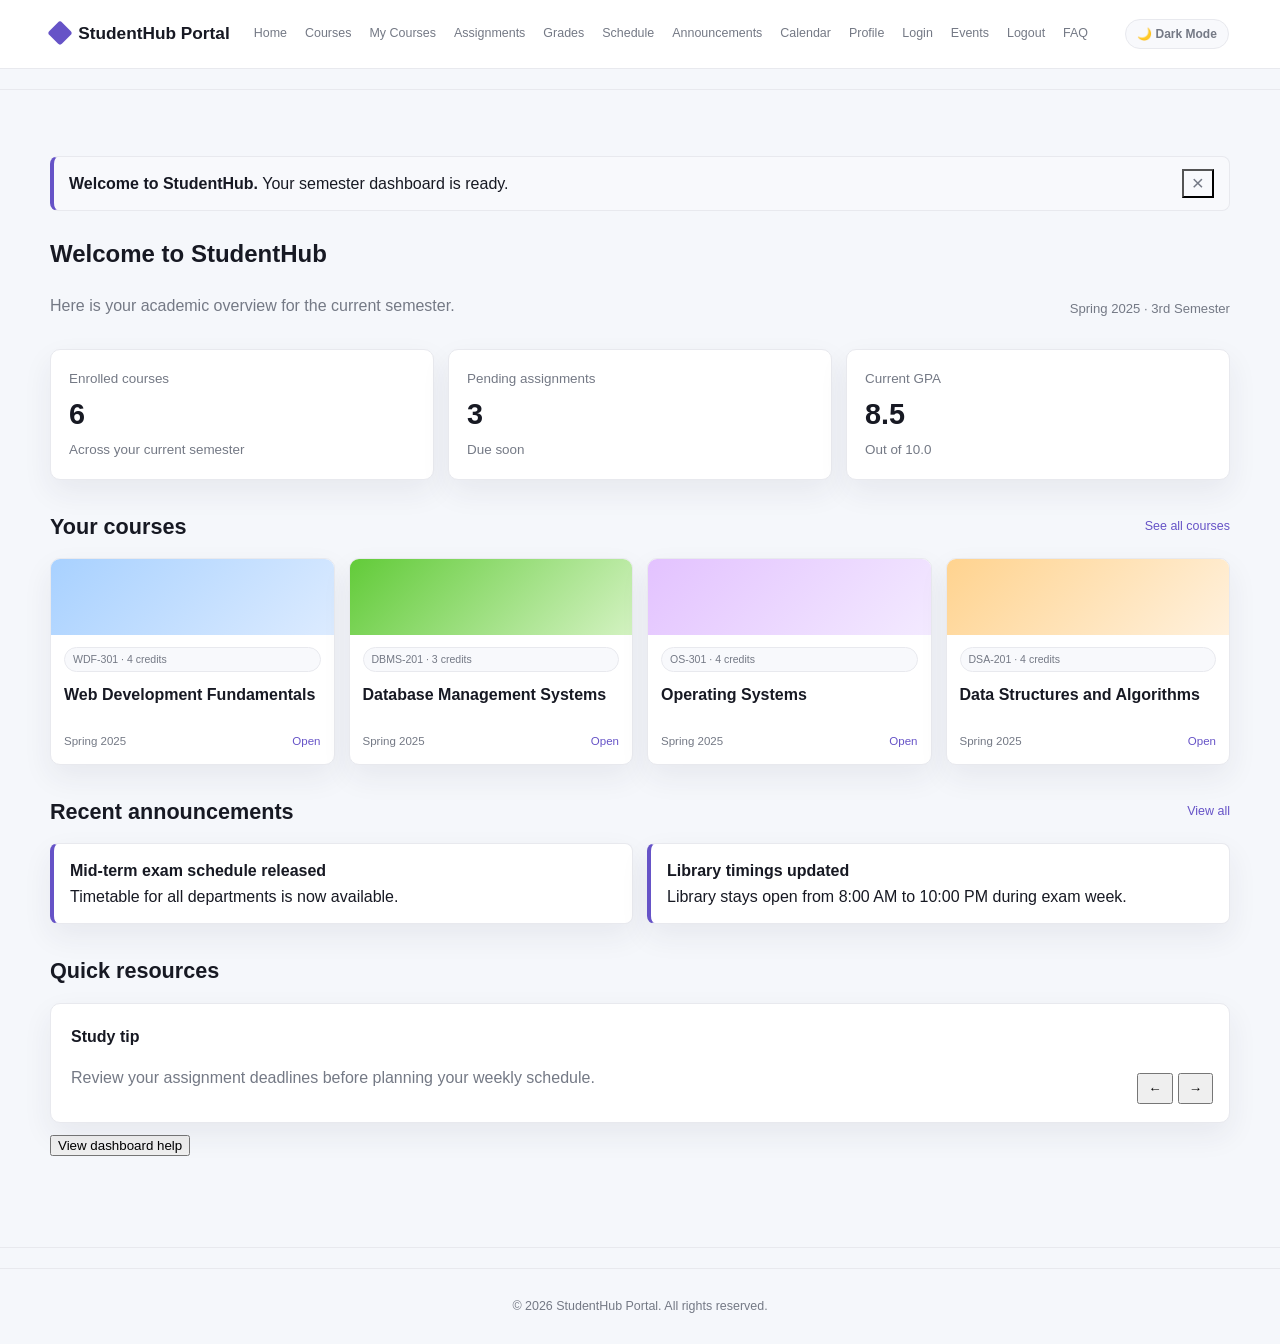
==== commit 71c4fe81: "PRACTICAL 7,8" ====
--- a/Index.html
+++ b/Index.html
@@ -12,17 +12,7 @@
         <h1>StudentHub Portal</h1>
         <button id="themeToggle" class="theme-toggle" type="button" aria-label="Switch theme">🌙 Dark Mode</button>
         <nav class="indexnav" aria-label="Primary navigation">
-            <a href="index.html">Home</a> | 
-            <a href="coursedetails.html">Courses</a> | 
-            <a href="mycourses.html">My Courses</a> | 
-            <a href="assignments.html">Assignments</a> | 
-            <a href="grades.html">Grades</a> | 
-            <a href="schedule.html">Schedule</a> | 
-            <a href="announcement.html">Announcements</a> | 
-            <a href="calendar.html">Calendar</a> | 
-            <a href="profile.html">Profile</a> | 
-            <a href="login.html">Login</a>|
-            <a href="coursedetails.html">Course Details</a>
+            <a href="index.html">Home</a> <a href="coursedetails.html">Courses</a> <a href="mycourses.html">My Courses</a> <a href="assignments.html">Assignments</a> <a href="grades.html">Grades</a> <a href="schedule.html">Schedule</a> <a href="announcement.html">Announcements</a> <a href="calendar.html">Calendar</a> <a href="profile.html">Profile</a> <a href="login.html">Login</a> <a href="practical8/events.php">Events</a> <a href="practical7/logout.php">Logout</a> <a href="coursedetails.html">Course Details</a>
         </nav>
     </header>
     <hr>
@@ -35,7 +25,7 @@
 
         <section class="dashboard-hero">
             <div>
-                <h2>Welcome back, Param</h2>
+                <h2 id="welcomeHeading">Welcome to StudentHub</h2>
                 <p>Here is your academic overview for the current semester.</p>
             </div>
             <span class="date-label">Spring 2025 · 3rd Semester</span>
@@ -87,4 +77,4 @@
     </footer>
     <script src="script.js?v=4"></script>
 </body>
-</html>+</html>
--- a/styles.css
+++ b/styles.css
@@ -87,7 +87,7 @@
   padding: 0 4vw;
   display: flex;
   align-items: center;
-  gap: 28px;
+  gap: 24px;
   position: sticky;
   top: 0;
   z-index: 5;
@@ -116,18 +116,23 @@
   display: flex;
   align-items: center;
   flex-wrap: wrap;
-  gap: 4px 14px;
+  gap: 0 18px;
   flex: 1;
   background: transparent;
   padding: 0;
   justify-content: flex-start;
+  min-width: 0;
 }
 
 .indexnav a {
+  display: inline-flex;
+  align-items: center;
   color: var(--muted);
   margin: 0;
-  padding: 22px 0 19px;
+  min-height: 68px;
+  padding: 0;
   font-size: 0.78rem;
+  white-space: nowrap;
 }
 
 .indexnav a:hover {
@@ -136,7 +141,7 @@
   border-bottom: 2px solid var(--primary);
 }
 
-.indexnav a[href="coursedetails.html"]:last-child {
+.indexnav a[href="coursedetails.html"] ~ a[href="coursedetails.html"] {
   display: none;
 }
 
@@ -195,6 +200,257 @@
 
 main > h3 {
   color: var(--primary);
+}
+
+.faq-controls {
+  display: grid;
+  grid-template-columns: repeat(3, minmax(180px, 1fr));
+  gap: 18px;
+  margin: 26px 0 18px;
+  padding: 18px 20px;
+  background: var(--surface);
+  border: 1px solid var(--line);
+  border-radius: 12px;
+  box-shadow: var(--shadow);
+}
+
+.faq-search-wrap,
+.faq-filter-wrap,
+.faq-sort-wrap {
+  display: flex;
+  flex-direction: column;
+  gap: 8px;
+}
+
+.faq-label {
+  font-weight: 700;
+  color: var(--text);
+}
+
+.faq-controls input,
+.faq-controls select {
+  width: 100%;
+  padding: 10px 12px;
+  border-radius: 8px;
+  border: 1px solid var(--input-border);
+  background: var(--input-bg);
+  color: var(--text);
+  font: inherit;
+}
+
+.faq-status {
+  margin: 12px 0 18px;
+  color: var(--muted);
+  font-size: 0.95rem;
+}
+
+.faq-list {
+  display: grid;
+  gap: 16px;
+}
+
+.faq-item {
+  background: var(--surface);
+  border: 1px solid var(--line);
+  border-radius: 12px;
+  box-shadow: var(--shadow);
+  overflow: hidden;
+}
+
+.faq-question {
+  width: 100%;
+  text-align: left;
+  background: transparent;
+  border: none;
+  color: var(--text);
+  font: inherit;
+  font-weight: 700;
+  padding: 18px 20px;
+  cursor: pointer;
+  display: flex;
+  justify-content: space-between;
+  align-items: center;
+}
+
+.faq-question::after {
+  content: "+";
+  font-size: 1.4rem;
+  color: var(--primary);
+}
+
+.faq-question[aria-expanded="true"]::after {
+  content: "−";
+}
+
+.faq-answer {
+  padding: 0 20px 18px;
+  color: var(--muted);
+  border-top: 1px solid var(--line);
+}
+
+.faq-answer[hidden] {
+  display: none;
+}
+
+.faq-item-meta {
+  display: inline-block;
+  margin: 10px 20px 0;
+  padding: 5px 9px;
+  border-radius: 999px;
+  background: rgba(102, 83, 199, 0.12);
+  color: var(--primary);
+  font-size: 0.76rem;
+  font-weight: 700;
+}
+
+.faq-pagination {
+  display: flex;
+  justify-content: center;
+  align-items: center;
+  gap: 14px;
+  margin-top: 20px;
+}
+
+.faq-pagination button {
+  border: 1px solid var(--line);
+  background: var(--surface);
+  color: var(--text);
+  border-radius: 8px;
+  padding: 10px 14px;
+  font: inherit;
+  cursor: pointer;
+}
+
+.faq-pagination button:disabled {
+  opacity: 0.5;
+  cursor: not-allowed;
+}
+
+.faq-page-info {
+  min-width: 140px;
+  text-align: center;
+  color: var(--muted);
+}
+
+.data-controls {
+  display: grid;
+  grid-template-columns: repeat(2, minmax(180px, 1fr));
+  gap: 18px;
+  margin: 26px 0 18px;
+  padding: 18px 20px;
+  background: var(--surface);
+  border: 1px solid var(--line);
+  border-radius: 12px;
+  box-shadow: var(--shadow);
+}
+
+.data-search-wrap,
+.data-filter-wrap {
+  display: flex;
+  flex-direction: column;
+  gap: 8px;
+}
+
+.data-label {
+  font-weight: 700;
+  color: var(--text);
+}
+
+.data-controls input,
+.data-controls select {
+  width: 100%;
+  padding: 10px 12px;
+  border-radius: 8px;
+  border: 1px solid var(--input-border);
+  background: var(--input-bg);
+  color: var(--text);
+  font: inherit;
+}
+
+.data-status {
+  margin: 12px 0 18px;
+  color: var(--muted);
+  font-size: 0.95rem;
+}
+
+.data-list {
+  display: grid;
+  gap: 18px;
+}
+
+.data-card {
+  background: var(--surface);
+  border: 1px solid var(--line);
+  border-radius: 12px;
+  padding: 20px;
+  box-shadow: var(--shadow);
+}
+
+.data-card-header {
+  display: flex;
+  justify-content: space-between;
+  align-items: center;
+  gap: 12px;
+  margin-bottom: 10px;
+}
+
+.data-card h3 {
+  margin: 0;
+  font-size: 1.2rem;
+}
+
+.data-badge {
+  display: inline-flex;
+  align-items: center;
+  justify-content: center;
+  padding: 5px 10px;
+  border-radius: 999px;
+  background: rgba(102, 83, 199, 0.12);
+  color: var(--primary);
+  font-size: 0.74rem;
+  font-weight: 700;
+}
+
+.data-date {
+  margin: 0 0 10px;
+  color: var(--muted);
+  font-weight: 600;
+}
+
+.data-card p,
+.data-card li {
+  color: var(--text);
+}
+
+.data-empty {
+  color: var(--muted);
+  padding: 12px 0;
+}
+
+.course-detail-list {
+  list-style: none;
+  padding-left: 0;
+  margin: 0;
+  display: grid;
+  gap: 8px;
+}
+
+@media (max-width: 760px) {
+  .data-controls {
+    grid-template-columns: 1fr;
+  }
+
+  .data-card-header {
+    flex-direction: column;
+    align-items: flex-start;
+  }
+  .faq-controls {
+    grid-template-columns: 1fr;
+  }
+
+  .faq-pagination {
+    flex-wrap: wrap;
+  }
 }
 
 footer {
@@ -916,7 +1172,7 @@
 @media (min-width: 601px) and (max-width: 1100px) {
   main { width: min(calc(100% - 40px), 920px); }
   .header { padding-left: 24px; padding-right: 24px; }
-  .indexnav { gap: 4px 14px; }
+  .indexnav { gap: 0 14px; }
   .course-grid { grid-template-columns: repeat(2, minmax(0, 1fr)); }
 }
 
